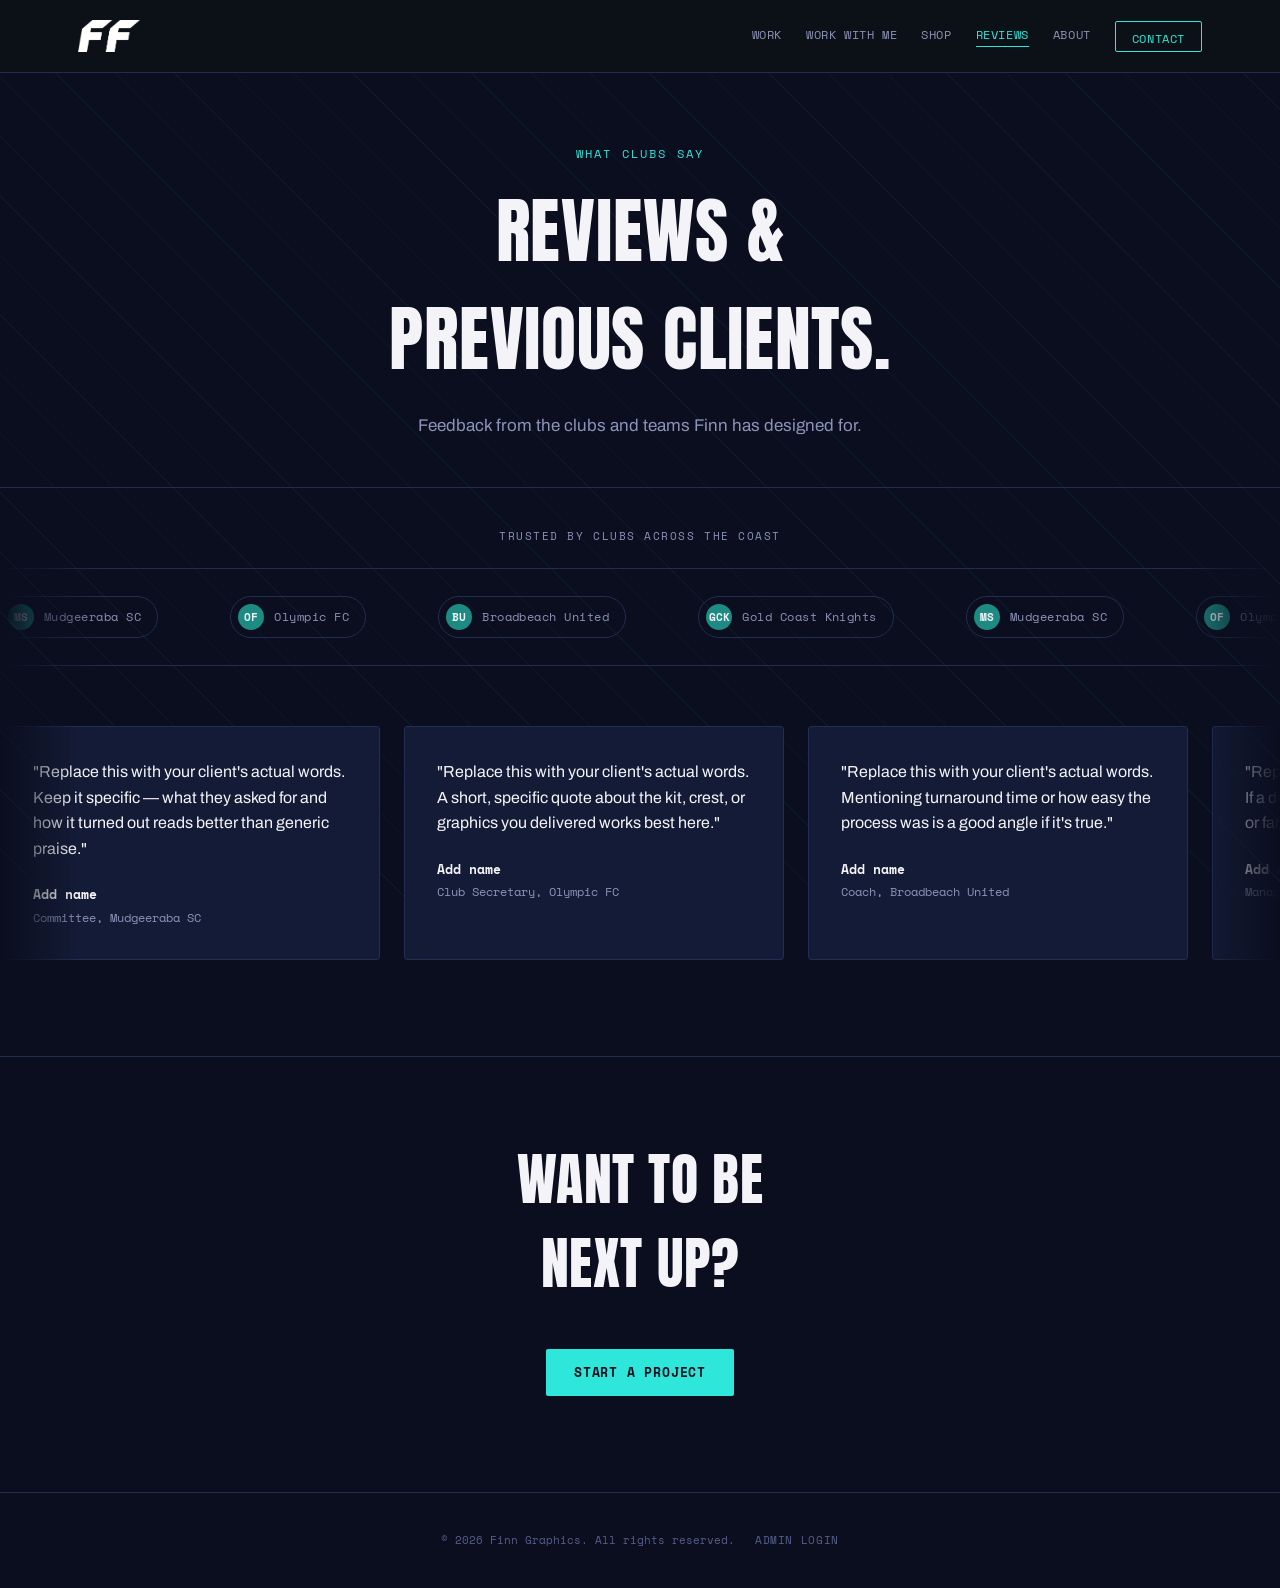
==== reviews.html @ 4311ea00 "Add files via upload" ====
<!DOCTYPE html>
<html lang="en">
<head>
<meta charset="UTF-8">
<meta name="viewport" content="width=device-width, initial-scale=1.0">
<title>Reviews — Finn Graphics</title>
<meta name="description" content="What clubs and brands say about working with Finn Graphics.">
<link rel="preconnect" href="https://fonts.googleapis.com">
<link rel="preconnect" href="https://fonts.gstatic.com" crossorigin>
<link href="https://fonts.googleapis.com/css2?family=Anton&family=Archivo:wght@400;500;600;700;800&family=Space+Mono:wght@400;700&display=swap" rel="stylesheet">
<link rel="stylesheet" href="css/style.css">
</head>
<body>

<!-- ============================================= -->
<!-- HEADER / NAV                                   -->
<!-- ============================================= -->
<header class="site-header">
  <div class="wrap header-inner">
    <a href="index.html" class="wordmark"><img src="images/brand/ff-logo.png" alt="Finn Graphics" class="wordmark-logo"></a>
    <nav class="main-nav">
      <a href="index.html#work">Work</a>
      <a href="work-with-me.html">Work With Me</a>
      <a href="shop.html">Shop</a>
      <a href="reviews.html" class="is-current">Reviews</a>
      <a href="index.html#about">About</a>
      <a href="index.html#contact" class="nav-cta">Contact</a>
    </nav>
    <button class="nav-toggle" id="navToggle" aria-label="Open menu" aria-expanded="false">
      <span></span><span></span><span></span>
    </button>
  </div>
  <nav class="mobile-nav" id="mobileNav">
    <a href="index.html#work">Work</a>
    <a href="work-with-me.html">Work With Me</a>
    <a href="shop.html">Shop</a>
    <a href="reviews.html">Reviews</a>
    <a href="index.html#about">About</a>
    <a href="index.html#contact">Contact</a>
  </nav>
</header>

<!-- ============================================= -->
<!-- PAGE HEADER                                    -->
<!-- ============================================= -->
<section class="page-header">
  <div class="wrap">
    <p class="kicker">WHAT CLUBS SAY</p>
    <h1 class="page-title">REVIEWS &<br>PREVIOUS CLIENTS.</h1>
    <p class="hero-sub">Feedback from the clubs and teams Finn has designed for.</p>
  </div>
</section>

<!-- ============================================= -->
<!-- CLIENT LOGO CAROUSEL                           -->
<!-- ============================================= -->
<section class="clients" aria-label="Clubs Finn has worked with">
  <div class="wrap">
    <p class="clients-label">TRUSTED BY CLUBS ACROSS THE COAST</p>
  </div>
  <div class="logo-marquee">
    <div class="logo-track" id="logoTrack">
      <!-- populated by JS from data/clients.json, duplicated for a seamless loop -->
    </div>
  </div>
</section>

<!-- ============================================= -->
<!-- REVIEWS GRID                                   -->
<!-- ============================================= -->
<section class="reviews" id="reviews">
  <div class="review-marquee">
    <div class="review-track" id="reviewGrid">
      <!-- populated by JS from data/reviews.json, duplicated for a seamless loop -->
    </div>
  </div>
</section>

<!-- ============================================= -->
<!-- CTA                                            -->
<!-- ============================================= -->
<section class="reviews-cta">
  <div class="wrap">
    <h2>WANT TO BE<br>NEXT UP?</h2>
    <a href="index.html#contact" class="btn btn-solid">Start a project</a>
  </div>
</section>

<footer class="site-footer">
  <div class="wrap footer-inner">
    <p class="footer-note">© <span id="year"></span> Finn Graphics. All rights reserved.</p>
    <a href="/admin/" class="footer-admin-link">Admin Login</a>
  </div>
</footer>

<script src="js/common.js"></script>
</body>
</html>
---- css/style.css ----
/* =====================================================================
   FINN GRAPHICS — DESIGN TOKENS
   ===================================================================== */
:root {
  --bg: #0A0E1E;
  --bg-elevated: #10172E;
  --card: #141B36;
  --card-hover: #1B2444;
  --line: #232C52;
  --blue: #2EE6DA;
  --blue-dim: #1D8B84;
  --indigo: #4B77E4;
  --indigo-dim: #2A3B8F;
  --chalk: #F4F4F8;
  --dim: #8C93B8;
  --dim-2: #565F8C;

  --font-display: 'Anton', sans-serif;
  --font-body: 'Archivo', sans-serif;
  --font-mono: 'Space Mono', monospace;

  --wrap: 1180px;
}

* { box-sizing: border-box; }
html { scroll-behavior: smooth; }

body {
  margin: 0;
  background: var(--bg);
  color: var(--chalk);
  font-family: var(--font-body);
  line-height: 1.5;
  -webkit-font-smoothing: antialiased;
  position: relative;
}

/* Ambient moving pitch-line texture behind the whole site */
body::before {
  content: "";
  position: fixed;
  inset: 0;
  z-index: 0;
  pointer-events: none;
  background-image: repeating-linear-gradient(
    45deg,
    rgba(46, 230, 218, 0.05) 0px,
    rgba(46, 230, 218, 0.05) 1px,
    transparent 1px,
    transparent 42px
  );
  background-size: 200% 200%;
  animation: driftLines 40s linear infinite;
}

@keyframes driftLines {
  from { background-position: 0 0; }
  to { background-position: 600px 600px; }
}

.site-header, .hero, .clients, .challenges, .work, .about, .contact, .site-footer,
.page-header, .reviews, .reviews-cta, .services, .services-cta {
  position: relative;
  z-index: 1;
}

img { max-width: 100%; display: block; }
a { color: inherit; text-decoration: none; }
a, button { transition: color 0.2s ease, background-color 0.2s ease, border-color 0.2s ease, transform 0.2s ease, opacity 0.2s ease; }

/* Gentle page-load fade-in */
body { animation: pageFadeIn 0.5s ease both; }
@keyframes pageFadeIn {
  from { opacity: 0; }
  to { opacity: 1; }
}

/* Scroll-reveal: elements rise and fade in as they enter view */
.reveal {
  opacity: 0;
  transform: translateY(22px);
  transition: opacity 0.6s ease, transform 0.6s ease;
}
.reveal.is-visible {
  opacity: 1;
  transform: none;
}

.wrap {
  max-width: var(--wrap);
  margin: 0 auto;
  padding: 0 28px;
}

.kicker {
  font-family: var(--font-mono);
  font-size: 12px;
  letter-spacing: 0.18em;
  text-transform: uppercase;
  color: var(--blue);
  margin: 0 0 14px;
}

h1, h2, h3 {
  font-family: var(--font-display);
  font-weight: 400;
  text-transform: uppercase;
  letter-spacing: 0.01em;
  margin: 0;
}

:focus-visible {
  outline: 2px solid var(--blue);
  outline-offset: 3px;
}

@media (prefers-reduced-motion: reduce) {
  *, *::before, *::after { animation-duration: 0.01ms !important; transition-duration: 0.01ms !important; scroll-behavior: auto !important; }
  body::before { animation: none; }
  .hero::before, .hero::after { animation: none; }
  .logo-track { animation: none !important; }
  .review-track { animation: none !important; }
  .hero-tile img { transition: none; }
}

/* =====================================================================
   HEADER
   ===================================================================== */
.site-header {
  position: sticky;
  top: 0;
  z-index: 50;
  background: rgba(13, 18, 22, 0.92);
  backdrop-filter: blur(8px);
  border-bottom: 1px solid var(--line);
}

.header-inner {
  display: flex;
  align-items: center;
  justify-content: space-between;
  height: 72px;
}

.wordmark { display: flex; align-items: center; height: 32px; }
.wordmark-logo { height: 100%; width: auto; display: block; }

.main-nav { display: flex; align-items: center; gap: 24px; }
.main-nav a {
  font-family: var(--font-mono);
  font-size: 12px;
  letter-spacing: 0.05em;
  text-transform: uppercase;
  color: var(--dim);
  transition: color 0.2s ease;
  white-space: nowrap;
  position: relative;
  padding-bottom: 3px;
}
.main-nav a::after {
  content: "";
  position: absolute;
  left: 0;
  bottom: 0;
  width: 100%;
  height: 1px;
  background: var(--blue);
  transform: scaleX(0);
  transform-origin: right;
  transition: transform 0.25s ease;
}
.main-nav a:hover::after,
.main-nav a.is-current::after {
  transform: scaleX(1);
  transform-origin: left;
}
.main-nav a.nav-cta::after { display: none; }
.main-nav a:hover { color: var(--chalk); }
.nav-cta {
  border: 1px solid var(--blue);
  color: var(--blue) !important;
  padding: 8px 16px;
  border-radius: 2px;
}
.nav-cta:hover { background: var(--blue); color: var(--bg) !important; }

.nav-toggle {
  display: none;
  flex-direction: column;
  gap: 5px;
  background: none;
  border: none;
  cursor: pointer;
  padding: 8px;
}
.nav-toggle span { width: 22px; height: 2px; background: var(--chalk); display: block; }

.mobile-nav {
  display: none;
  flex-direction: column;
  border-top: 1px solid var(--line);
  background: var(--bg-elevated);
}
.mobile-nav a {
  padding: 16px 28px;
  border-bottom: 1px solid var(--line);
  font-family: var(--font-mono);
  text-transform: uppercase;
  font-size: 13px;
  letter-spacing: 0.06em;
  color: var(--chalk);
}
.mobile-nav.is-open { display: flex; }

/* =====================================================================
   HERO
   ===================================================================== */
.hero {
  padding: 96px 0 64px;
  border-bottom: 1px solid var(--line);
  background: var(--bg);
  overflow: hidden;
}

.hero::before,
.hero::after {
  content: "";
  position: absolute;
  width: 900px;
  height: 600px;
  border-radius: 50%;
  filter: blur(10px);
  pointer-events: none;
  z-index: 0;
}
.hero::before {
  top: -320px;
  right: -200px;
  background: radial-gradient(ellipse 50% 50% at center, rgba(46,230,218,0.15), transparent 70%);
  animation: floodlightA 22s ease-in-out infinite;
}
.hero::after {
  bottom: -360px;
  left: -220px;
  width: 700px;
  height: 500px;
  background: radial-gradient(ellipse 50% 50% at center, rgba(75,119,228,0.16), transparent 70%);
  animation: floodlightB 26s ease-in-out infinite;
}

@keyframes floodlightA {
  0%, 100% { transform: translate(0, 0) scale(1); }
  50% { transform: translate(-60px, 40px) scale(1.08); }
}
@keyframes floodlightB {
  0%, 100% { transform: translate(0, 0) scale(1); }
  50% { transform: translate(50px, -30px) scale(1.06); }
}

.hero .wrap { position: relative; z-index: 1; }

.hero-grid {
  display: grid;
  grid-template-columns: 1fr 0.85fr;
  gap: 48px;
  align-items: center;
}

.hero-title {
  font-size: clamp(46px, 6.5vw, 92px);
  line-height: 0.94;
  color: var(--chalk);
  margin-bottom: 28px;
}

.hero-sub {
  max-width: 480px;
  font-size: 17px;
  color: var(--dim);
  margin: 0 0 32px;
}
.hero-sub strong { color: var(--blue); font-weight: 600; }

.hero-actions {
  display: flex;
  flex-wrap: wrap;
  gap: 14px;
  margin-bottom: 48px;
}
.hero-actions .btn { margin-top: 0; }

/* Scattered mosaic wall of work, à la an agency hero image grid */
.hero-gallery {
  display: grid;
  grid-template-columns: repeat(2, 1fr);
  grid-template-rows: repeat(3, 84px);
  gap: 12px;
}
.hero-tile {
  border-radius: 3px;
  overflow: hidden;
  background: var(--bg-elevated);
  border: 1px solid var(--line);
}
.hero-tile img {
  width: 100%;
  height: 100%;
  object-fit: cover;
  transition: transform 0.5s ease;
}
.hero-tile:hover img { transform: scale(1.08); }
.hero-tile:nth-child(1) { grid-column: 1 / 2; grid-row: 1 / 3; }
.hero-tile:nth-child(2) { grid-column: 2 / 3; grid-row: 1 / 2; }
.hero-tile:nth-child(3) { grid-column: 2 / 3; grid-row: 2 / 4; }
.hero-tile:nth-child(4) { grid-column: 1 / 2; grid-row: 3 / 4; }
.hero-tile:nth-child(5) { display: none; }

.scoreboard {
  display: grid;
  grid-template-columns: repeat(4, auto);
  gap: 0;
  border: 1px solid var(--line);
  border-radius: 3px;
  overflow: hidden;
  width: fit-content;
  background: var(--bg-elevated);
}
.score-cell {
  padding: 18px 26px;
  border-right: 1px solid var(--line);
  text-align: left;
}
.score-cell:last-child { border-right: none; }
.score-num {
  display: block;
  font-family: var(--font-mono);
  font-weight: 700;
  font-size: 30px;
  color: var(--blue);
  line-height: 1;
  margin-bottom: 6px;
}
.score-label {
  font-family: var(--font-mono);
  font-size: 11px;
  letter-spacing: 0.08em;
  text-transform: uppercase;
  color: var(--dim);
}

/* =====================================================================
   WHY WORK WITH FINN (challenges teaser)
   ===================================================================== */
.challenges { padding: 88px 0; border-bottom: 1px solid var(--line); }
.challenges-inner {
  display: grid;
  grid-template-columns: 1.1fr 0.9fr;
  gap: 56px;
  align-items: start;
}
.challenges-copy h2 {
  font-size: clamp(30px, 4.5vw, 46px);
  color: var(--chalk);
  margin-bottom: 20px;
}
.challenges-copy .hero-sub { margin-bottom: 28px; }
.challenges-list {
  list-style: none;
  margin: 0;
  padding: 0;
  display: flex;
  flex-direction: column;
  gap: 16px;
}
.challenges-list li {
  background: var(--card);
  border: 1px solid var(--line);
  border-left: 3px solid var(--blue);
  border-radius: 3px;
  padding: 18px 22px;
  color: var(--dim);
  font-style: italic;
  font-size: 15px;
}

/* =====================================================================
   WORK SECTION
   ===================================================================== */
.work { padding: 88px 0 100px; }

.section-head { margin-bottom: 40px; }
.section-head h2 {
  font-size: clamp(34px, 5vw, 52px);
  color: var(--chalk);
  margin-bottom: 10px;
}
.section-head p { color: var(--dim); margin: 0; }

.filters {
  display: flex;
  flex-wrap: wrap;
  justify-content: space-between;
  gap: 16px;
  margin-bottom: 44px;
  padding-bottom: 24px;
  border-bottom: 1px solid var(--line);
}
.filter-group { display: flex; flex-wrap: wrap; gap: 8px; }

.filter-btn {
  font-family: var(--font-mono);
  font-size: 12px;
  letter-spacing: 0.05em;
  text-transform: uppercase;
  background: transparent;
  border: 1px solid var(--line);
  color: var(--dim);
  padding: 9px 16px;
  border-radius: 2px;
  cursor: pointer;
  transition: all 0.2s ease;
}
.filter-btn:hover { border-color: var(--blue); color: var(--chalk); }
.filter-btn.is-active {
  background: var(--blue);
  border-color: var(--blue);
  color: var(--bg);
  font-weight: 700;
}

.project-grid {
  display: grid;
  grid-template-columns: repeat(3, 1fr);
  gap: 24px;
}

.project-card {
  position: relative;
  background: var(--card);
  border: 1px solid var(--line);
  border-radius: 3px;
  overflow: hidden;
  cursor: pointer;
  transition: transform 0.25s ease, border-color 0.25s ease, background 0.25s ease;
  text-align: left;
  display: flex;
  flex-direction: column;
}
.project-card:hover {
  transform: translateY(-4px);
  border-color: var(--blue-dim);
  background: var(--card-hover);
}

.card-media { position: relative; aspect-ratio: 4 / 3; overflow: hidden; background: var(--bg-elevated); }
.card-media img { width: 100%; height: 100%; object-fit: cover; transition: transform 0.45s ease; }
.project-card:hover .card-media img { transform: scale(1.06); }

.card-number {
  position: absolute;
  top: 12px;
  left: 12px;
  font-family: var(--font-mono);
  font-weight: 700;
  font-size: 13px;
  background: rgba(13,18,22,0.85);
  color: var(--blue);
  padding: 5px 9px;
  border-radius: 2px;
  z-index: 2;
}

.card-status {
  position: absolute;
  top: 12px;
  right: 12px;
  font-family: var(--font-mono);
  font-size: 10px;
  letter-spacing: 0.06em;
  text-transform: uppercase;
  padding: 5px 9px;
  border-radius: 2px;
  z-index: 2;
}
.card-status[data-status="client"] { background: var(--blue); color: var(--bg); font-weight: 700; }
.card-status[data-status="personal"] { background: rgba(244,241,232,0.12); color: var(--chalk); border: 1px solid var(--dim-2); }

.card-photo-count {
  position: absolute;
  bottom: 10px;
  right: 10px;
  font-family: var(--font-mono);
  font-size: 10px;
  letter-spacing: 0.04em;
  text-transform: uppercase;
  background: rgba(13,18,22,0.85);
  color: var(--chalk);
  padding: 4px 8px;
  border-radius: 2px;
  z-index: 2;
}

.card-body { padding: 18px 18px 20px; }
.card-category {
  font-family: var(--font-mono);
  font-size: 11px;
  letter-spacing: 0.08em;
  text-transform: uppercase;
  color: var(--dim);
  margin-bottom: 8px;
}
.card-title {
  font-family: var(--font-display);
  font-size: 22px;
  color: var(--chalk);
  text-transform: uppercase;
  margin-bottom: 4px;
  line-height: 1.05;
}
.card-sport { color: var(--dim); font-size: 13px; }

.empty-state {
  text-align: center;
  color: var(--dim);
  padding: 60px 0;
  font-family: var(--font-mono);
}

/* Placeholder image box (shown until a real image file is added) */
.placeholder-img {
  width: 100%;
  height: 100%;
  display: flex;
  align-items: center;
  justify-content: center;
  background:
    repeating-linear-gradient(45deg, rgba(46,230,218,0.08) 0 10px, transparent 10px 20px),
    var(--bg-elevated);
  border: 1px dashed var(--dim-2);
}
.placeholder-img span {
  font-family: var(--font-mono);
  font-size: 11px;
  color: var(--dim);
  text-align: center;
  line-height: 1.6;
  padding: 12px;
  word-break: break-word;
}

/* =====================================================================
   ABOUT
   ===================================================================== */
.about { padding: 96px 0; background: var(--bg-elevated); border-top: 1px solid var(--line); border-bottom: 1px solid var(--line); }
.about-inner {
  display: grid;
  grid-template-columns: 0.8fr 1fr;
  gap: 64px;
  align-items: center;
}
.about-portrait { aspect-ratio: 1; border-radius: 3px; overflow: hidden; }
.about-copy h2 { font-size: clamp(30px, 4vw, 44px); color: var(--chalk); margin-bottom: 20px; }
.about-copy p { color: var(--dim); max-width: 480px; margin: 0 0 16px; }

.btn {
  display: inline-block;
  font-family: var(--font-mono);
  font-size: 13px;
  letter-spacing: 0.06em;
  text-transform: uppercase;
  padding: 13px 24px;
  border-radius: 2px;
  margin-top: 12px;
}
.btn-outline { border: 1px solid var(--blue); color: var(--blue); transition: all 0.2s ease; }
.btn-outline:hover { background: var(--blue); color: var(--bg); }

/* =====================================================================
   CONTACT / FOOTER
   ===================================================================== */
.contact { padding: 110px 0 48px; text-align: center; }
.contact-inner { display: flex; flex-direction: column; align-items: center; }
.contact h2 {
  font-size: clamp(38px, 7vw, 74px);
  color: var(--chalk);
  margin-bottom: 32px;
}
.contact-email {
  font-family: var(--font-mono);
  font-size: clamp(18px, 3vw, 24px);
  color: var(--blue);
  border-bottom: 1px solid var(--blue-dim);
  padding-bottom: 6px;
  margin-bottom: 32px;
}
.contact-email:hover { border-color: var(--blue); }
.socials { display: flex; gap: 28px; margin-bottom: 64px; }
.socials a {
  font-family: var(--font-mono);
  font-size: 12px;
  letter-spacing: 0.06em;
  text-transform: uppercase;
  color: var(--dim);
}
.socials a:hover { color: var(--chalk); }
.footer-note {
  font-family: var(--font-mono);
  font-size: 11px;
  color: var(--dim-2);
  border-top: 1px solid var(--line);
  padding-top: 24px;
  width: 100%;
}

/* =====================================================================
   LIGHTBOX
   ===================================================================== */
.lightbox {
  position: fixed;
  inset: 0;
  z-index: 100;
  background: rgba(9, 13, 16, 0.92);
  backdrop-filter: blur(6px);
  display: flex;
  align-items: center;
  justify-content: center;
  padding: 24px;
}
.lightbox[hidden] { display: none; }
.lightbox-inner {
  background: var(--card);
  border: 1px solid var(--line);
  border-radius: 4px;
  max-width: 880px;
  width: 100%;
  max-height: 88vh;
  overflow-y: auto;
  position: relative;
  display: grid;
  grid-template-columns: 1.2fr 1fr;
}
.lightbox-media-wrap { position: relative; aspect-ratio: 4/3; background: var(--bg-elevated); }
.lightbox-media { width: 100%; height: 100%; }
.lightbox-media img { width: 100%; height: 100%; object-fit: cover; }

.lightbox-nav {
  position: absolute;
  top: 50%;
  transform: translateY(-50%);
  width: 38px;
  height: 38px;
  border-radius: 50%;
  border: none;
  background: rgba(13,18,22,0.75);
  color: var(--chalk);
  font-size: 22px;
  line-height: 1;
  cursor: pointer;
  display: flex;
  align-items: center;
  justify-content: center;
  z-index: 3;
}
.lightbox-nav:hover { background: var(--blue); color: var(--bg); }
.lightbox-prev { left: 12px; }
.lightbox-next { right: 12px; }

.lightbox-dots {
  position: absolute;
  bottom: 14px;
  left: 50%;
  transform: translateX(-50%);
  display: flex;
  gap: 7px;
  z-index: 3;
}
.lightbox-dot {
  width: 7px;
  height: 7px;
  border-radius: 50%;
  border: none;
  padding: 0;
  background: rgba(244,241,232,0.35);
  cursor: pointer;
}
.lightbox-dot.is-active { background: var(--blue); }

.lightbox-close {
  position: absolute;
  top: 14px;
  right: 14px;
  z-index: 3;
  width: 36px;
  height: 36px;
  border-radius: 50%;
  border: none;
  background: rgba(13,18,22,0.85);
  color: var(--chalk);
  font-size: 22px;
  cursor: pointer;
  line-height: 1;
}
.lightbox-info { padding: 32px; }
.lightbox-num {
  font-family: var(--font-mono);
  color: var(--blue);
  font-size: 12px;
  letter-spacing: 0.08em;
}
.lightbox-info h3 {
  font-family: var(--font-display);
  font-size: 30px;
  color: var(--chalk);
  text-transform: uppercase;
  margin: 10px 0 8px;
}
.lightbox-info p { color: var(--dim); margin: 0 0 12px; font-size: 14px; }
.lightbox-caption { font-family: var(--font-mono); font-size: 12px; color: var(--dim-2); }
.lightbox-info p#lightboxDesc { color: var(--chalk); font-size: 15px; margin-top: 16px; }

/* =====================================================================
   CLIENT LOGO CAROUSEL
   ===================================================================== */
.clients { padding: 40px 0 0; }
.clients-label {
  font-family: var(--font-mono);
  font-size: 11px;
  letter-spacing: 0.14em;
  text-transform: uppercase;
  color: var(--dim);
  text-align: center;
  margin: 0 0 24px;
}

.logo-marquee {
  overflow: hidden;
  border-top: 1px solid var(--line);
  border-bottom: 1px solid var(--line);
  padding: 28px 0;
  -webkit-mask-image: linear-gradient(90deg, transparent, #000 8%, #000 92%, transparent);
  mask-image: linear-gradient(90deg, transparent, #000 8%, #000 92%, transparent);
}

.logo-track {
  display: flex;
  align-items: center;
  gap: 72px;
  width: max-content;
  animation: scrollLogos 26s linear infinite;
}
.logo-marquee:hover .logo-track { animation-play-state: paused; }

@keyframes scrollLogos {
  from { transform: translateX(0); }
  to { transform: translateX(-50%); }
}

.logo-item { flex: none; height: 40px; display: flex; align-items: center; }
.logo-item img { height: 100%; width: auto; object-fit: contain; filter: grayscale(1) brightness(1.6); opacity: 0.7; transition: opacity 0.2s ease, filter 0.2s ease; }
.logo-item img:hover { filter: none; opacity: 1; }

.logo-fallback {
  display: flex;
  align-items: center;
  gap: 10px;
  padding: 7px 16px 7px 7px;
  border: 1px solid var(--line);
  border-radius: 999px;
  white-space: nowrap;
}
.logo-fallback-initials {
  width: 26px;
  height: 26px;
  border-radius: 50%;
  background: var(--blue-dim);
  color: var(--chalk);
  font-family: var(--font-mono);
  font-size: 11px;
  font-weight: 700;
  display: flex;
  align-items: center;
  justify-content: center;
}
.logo-fallback-name {
  font-family: var(--font-mono);
  font-size: 12px;
  letter-spacing: 0.04em;
  color: var(--dim);
}

/* =====================================================================
   CONTACT FORM
   ===================================================================== */
.contact-sub { color: var(--dim); max-width: 420px; margin: 0 auto 40px; }

.contact-form {
  width: 100%;
  max-width: 480px;
  text-align: left;
  display: flex;
  flex-direction: column;
  gap: 18px;
  margin-bottom: 12px;
}

.form-honeypot { position: absolute; left: -9999px; opacity: 0; pointer-events: none; }

.form-row { display: flex; flex-direction: column; gap: 8px; }
.form-row label {
  font-family: var(--font-mono);
  font-size: 11px;
  letter-spacing: 0.08em;
  text-transform: uppercase;
  color: var(--dim);
}
.form-row input,
.form-row textarea {
  background: var(--card);
  border: 1px solid var(--line);
  border-radius: 2px;
  color: var(--chalk);
  font-family: var(--font-body);
  font-size: 15px;
  padding: 12px 14px;
  resize: vertical;
}
.form-row input:focus,
.form-row textarea:focus {
  outline: none;
  border-color: var(--blue);
}

.btn-solid {
  background: var(--blue);
  color: var(--bg);
  border: none;
  font-weight: 700;
  cursor: pointer;
  font-size: 13px;
}
.btn-solid:hover { background: #5CF0E5; }
.btn-solid:disabled { opacity: 0.6; cursor: default; }

.form-status {
  font-family: var(--font-mono);
  font-size: 13px;
  color: var(--blue);
  min-height: 18px;
  margin: 0;
}
.form-status.is-error { color: #E8664F; }

.contact-divider {
  display: flex;
  align-items: center;
  gap: 16px;
  width: 100%;
  max-width: 480px;
  margin: 32px 0 28px;
  color: var(--dim-2);
  font-family: var(--font-mono);
  font-size: 11px;
  letter-spacing: 0.08em;
  text-transform: uppercase;
}
.contact-divider::before,
.contact-divider::after {
  content: "";
  flex: 1;
  height: 1px;
  background: var(--line);
}

/* =====================================================================
   SITE FOOTER (separate from contact section now)
   ===================================================================== */
.site-footer {
  padding: 28px 0;
  border-top: 1px solid var(--line);
}
.footer-inner {
  display: flex;
  align-items: center;
  justify-content: center;
  gap: 20px;
  flex-wrap: wrap;
  position: relative;
}
.site-footer .footer-note {
  border-top: none;
  padding-top: 0;
  text-align: center;
  width: auto;
}
.footer-admin-link {
  font-family: var(--font-mono);
  font-size: 11px;
  letter-spacing: 0.06em;
  text-transform: uppercase;
  color: var(--dim-2);
}
.footer-admin-link:hover { color: var(--blue); }
@media (max-width: 560px) {
  .footer-inner { flex-direction: column; gap: 10px; }
}

/* =====================================================================
   PAGE HEADER (Reviews page)
   ===================================================================== */
.page-header {
  padding: 72px 0 48px;
  border-bottom: 1px solid var(--line);
  text-align: center;
}
.page-title {
  font-size: clamp(40px, 7vw, 72px);
  color: var(--chalk);
  margin-bottom: 20px;
}
.page-header .hero-sub { margin: 0 auto; text-align: center; }
.main-nav a.is-current { color: var(--blue); }

/* =====================================================================
   REVIEWS MARQUEE
   ===================================================================== */
.reviews { padding: 60px 0 96px; }
.review-marquee {
  overflow: hidden;
  -webkit-mask-image: linear-gradient(90deg, transparent, #000 6%, #000 94%, transparent);
  mask-image: linear-gradient(90deg, transparent, #000 6%, #000 94%, transparent);
}
.review-track {
  display: flex;
  gap: 24px;
  width: max-content;
  animation: scrollReviews 50s linear infinite;
}
.review-marquee:hover .review-track { animation-play-state: paused; }

@keyframes scrollReviews {
  from { transform: translateX(0); }
  to { transform: translateX(-50%); }
}

.review-card {
  flex: none;
  width: 380px;
  background: var(--card);
  border: 1px solid var(--line);
  border-radius: 3px;
  padding: 32px;
}
.review-quote {
  font-size: 16px;
  color: var(--chalk);
  line-height: 1.6;
  margin: 0 0 24px;
}
.review-author {
  font-family: var(--font-mono);
  font-size: 13px;
  font-weight: 700;
  color: var(--chalk);
  margin: 0;
}
.review-role {
  font-family: var(--font-mono);
  font-size: 12px;
  color: var(--dim);
  margin: 4px 0 0;
}

.reviews-cta {
  text-align: center;
  padding: 80px 0 96px;
  border-top: 1px solid var(--line);
}
.reviews-cta h2 {
  font-size: clamp(34px, 6vw, 56px);
  color: var(--chalk);
  margin-bottom: 32px;
}
.reviews-cta .btn-solid {
  display: inline-block;
  padding: 14px 28px;
  border-radius: 2px;
  text-transform: uppercase;
  letter-spacing: 0.06em;
}

/* =====================================================================
   SHOP
   ===================================================================== */
.shop-grid {
  display: grid;
  grid-template-columns: repeat(3, 1fr);
  gap: 24px;
}
.shop-card {
  background: var(--card);
  border: 1px solid var(--line);
  border-radius: 3px;
  overflow: hidden;
  display: flex;
  flex-direction: column;
  transition: transform 0.25s ease, border-color 0.25s ease;
}
.shop-card:hover { transform: translateY(-4px); border-color: var(--blue-dim); }
.shop-media { position: relative; aspect-ratio: 4/3; background: var(--bg-elevated); overflow: hidden; }
.shop-media img { width: 100%; height: 100%; object-fit: cover; transition: transform 0.45s ease; }
.shop-card:hover .shop-media img { transform: scale(1.06); }
.shop-price {
  position: absolute;
  top: 12px;
  right: 12px;
  font-family: var(--font-mono);
  font-weight: 700;
  font-size: 13px;
  background: var(--blue);
  color: var(--bg);
  padding: 5px 10px;
  border-radius: 2px;
}
.shop-body { padding: 18px 18px 22px; display: flex; flex-direction: column; gap: 4px; flex: 1; }
.shop-desc { color: var(--dim); font-size: 13px; margin: 8px 0 18px; flex: 1; }
.shop-buy { margin-top: auto; text-align: center; border-radius: 2px; width: 100%; padding: 12px 16px; }
.shop-buy[disabled] { opacity: 0.55; cursor: default; }
.shop-intro { max-width: 560px; color: var(--dim); }

/* =====================================================================
   SERVICES / "WORK WITH ME"
   ===================================================================== */
.services { padding: 24px 0 100px; }
.services-list {
  display: grid;
  grid-template-columns: repeat(3, 1fr);
  gap: 32px;
}
.service-tier {
  display: flex;
  flex-direction: column;
}
.service-media { aspect-ratio: 16/10; border-radius: 3px; overflow: hidden; margin-bottom: 24px; background: var(--bg-elevated); }
.service-media img { width: 100%; height: 100%; object-fit: cover; transition: transform 0.45s ease; }
.service-tier:hover .service-media img { transform: scale(1.06); }
.service-title {
  font-family: var(--font-display);
  font-size: 26px;
  color: var(--blue);
  text-transform: uppercase;
  margin-bottom: 8px;
  line-height: 1.05;
}
.service-tagline { color: var(--chalk); font-weight: 600; margin: 0 0 10px; }
.service-summary { color: var(--dim); font-size: 14px; margin: 0 0 18px; }
.service-includes-label {
  font-family: var(--font-mono);
  font-size: 11px;
  letter-spacing: 0.08em;
  text-transform: uppercase;
  color: var(--dim);
  margin: 0 0 10px;
}
.service-includes { list-style: none; margin: 0; padding: 0; display: flex; flex-direction: column; gap: 8px; }
.service-includes li {
  font-size: 13px;
  color: var(--chalk);
  padding-left: 16px;
  position: relative;
}
.service-includes li::before {
  content: "";
  position: absolute;
  left: 0;
  top: 7px;
  width: 6px;
  height: 6px;
  background: var(--blue);
  border-radius: 50%;
}

.services-cta {
  text-align: center;
  padding: 0 0 96px;
}
.services-cta .btn-solid {
  display: inline-block;
  padding: 14px 28px;
  border-radius: 2px;
  text-transform: uppercase;
  letter-spacing: 0.06em;
}

/* =====================================================================
   RESPONSIVE
   ===================================================================== */
@media (max-width: 860px) {
  .main-nav { display: none; }
  .nav-toggle { display: flex; }
  .project-grid { grid-template-columns: repeat(2, 1fr); }
  .about-inner { grid-template-columns: 1fr; }
  .about-portrait { max-width: 320px; }
  .lightbox-inner { grid-template-columns: 1fr; }
  .scoreboard { grid-template-columns: repeat(2, auto); }
  .score-cell:nth-child(2) { border-right: none; }
  .hero-grid { grid-template-columns: 1fr; }
  .hero-gallery { grid-template-rows: repeat(3, 70px); max-width: 480px; }
  .challenges-inner { grid-template-columns: 1fr; gap: 36px; }
  .review-card { width: 300px; }
}

@media (max-width: 560px) {
  .wrap { padding: 0 20px; }
  .project-grid { grid-template-columns: 1fr; }
  .hero { padding: 64px 0 48px; }
  .filters { flex-direction: column; }
  .contact-form { max-width: 100%; }
  .hero-actions { flex-direction: column; }
  .hero-actions .btn { text-align: center; }
  .review-card { width: 260px; padding: 24px; }
}
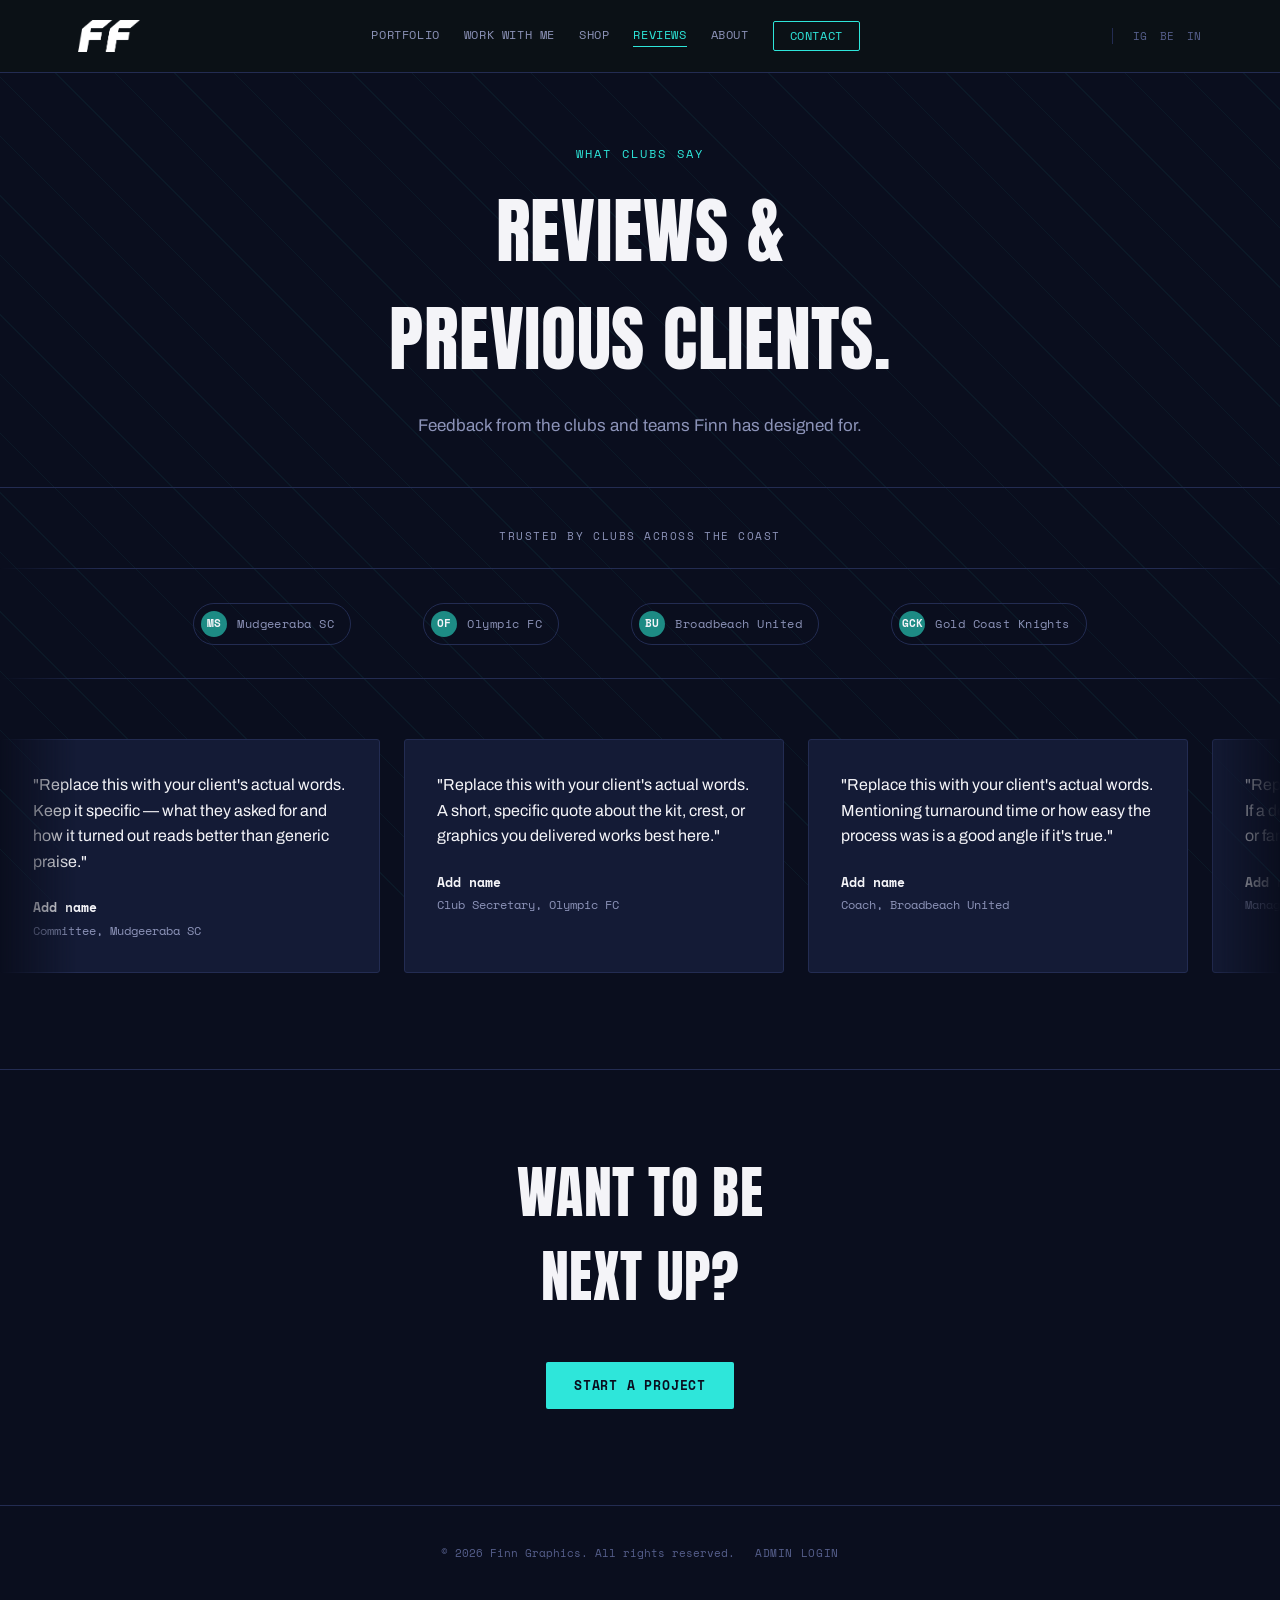
==== commit 99f27ac7: "Add files via upload" ====
--- a/reviews.html
+++ b/reviews.html
@@ -19,24 +19,34 @@
   <div class="wrap header-inner">
     <a href="index.html" class="wordmark"><img src="images/brand/ff-logo.png" alt="Finn Graphics" class="wordmark-logo"></a>
     <nav class="main-nav">
-      <a href="index.html#work">Work</a>
+      <a href="index.html#portfolio">Portfolio</a>
       <a href="work-with-me.html">Work With Me</a>
       <a href="shop.html">Shop</a>
       <a href="reviews.html" class="is-current">Reviews</a>
       <a href="index.html#about">About</a>
       <a href="index.html#contact" class="nav-cta">Contact</a>
     </nav>
+    <div class="header-socials">
+      <a href="#" target="_blank" rel="noopener">IG</a>
+      <a href="#" target="_blank" rel="noopener">BE</a>
+      <a href="#" target="_blank" rel="noopener">IN</a>
+    </div>
     <button class="nav-toggle" id="navToggle" aria-label="Open menu" aria-expanded="false">
       <span></span><span></span><span></span>
     </button>
   </div>
   <nav class="mobile-nav" id="mobileNav">
-    <a href="index.html#work">Work</a>
+    <a href="index.html#portfolio">Portfolio</a>
     <a href="work-with-me.html">Work With Me</a>
     <a href="shop.html">Shop</a>
     <a href="reviews.html">Reviews</a>
     <a href="index.html#about">About</a>
     <a href="index.html#contact">Contact</a>
+    <div class="mobile-nav-socials">
+      <a href="#" target="_blank" rel="noopener">Instagram</a>
+      <a href="#" target="_blank" rel="noopener">Behance</a>
+      <a href="#" target="_blank" rel="noopener">LinkedIn</a>
+    </div>
   </nav>
 </header>
 
--- a/css/style.css
+++ b/css/style.css
@@ -176,11 +176,15 @@
 }
 .main-nav a.nav-cta::after { display: none; }
 .main-nav a:hover { color: var(--chalk); }
-.nav-cta {
+.main-nav .nav-cta {
   border: 1px solid var(--blue);
   color: var(--blue) !important;
   padding: 8px 16px;
   border-radius: 2px;
+  padding-bottom: 8px;
+  line-height: 1;
+  display: inline-flex;
+  align-items: center;
 }
 .nav-cta:hover { background: var(--blue); color: var(--bg) !important; }
 
@@ -194,6 +198,38 @@
   padding: 8px;
 }
 .nav-toggle span { width: 22px; height: 2px; background: var(--chalk); display: block; }
+
+.header-socials {
+  display: flex;
+  align-items: center;
+  gap: 12px;
+  margin-left: 20px;
+  padding-left: 20px;
+  border-left: 1px solid var(--line);
+}
+.header-socials a {
+  font-family: var(--font-mono);
+  font-size: 11px;
+  letter-spacing: 0.05em;
+  color: var(--dim-2);
+  transition: color 0.2s ease;
+}
+.header-socials a:hover { color: var(--blue); }
+
+.mobile-nav-socials {
+  display: flex;
+  justify-content: center;
+  gap: 24px;
+  padding: 18px 28px;
+}
+.mobile-nav-socials a {
+  font-family: var(--font-mono);
+  font-size: 12px;
+  letter-spacing: 0.05em;
+  text-transform: uppercase;
+  color: var(--dim);
+}
+.mobile-nav-socials a:hover { color: var(--blue); }
 
 .mobile-nav {
   display: none;
@@ -452,7 +488,7 @@
   background: var(--card-hover);
 }
 
-.card-media { position: relative; aspect-ratio: 4 / 3; overflow: hidden; background: var(--bg-elevated); }
+.card-media { position: relative; aspect-ratio: 4 / 5; overflow: hidden; background: var(--bg-elevated); }
 .card-media img { width: 100%; height: 100%; object-fit: cover; transition: transform 0.45s ease; }
 .project-card:hover .card-media img { transform: scale(1.06); }
 
@@ -484,6 +520,7 @@
 }
 .card-status[data-status="client"] { background: var(--blue); color: var(--bg); font-weight: 700; }
 .card-status[data-status="personal"] { background: rgba(244,241,232,0.12); color: var(--chalk); border: 1px solid var(--dim-2); }
+.card-status[data-status="upcoming"] { background: transparent; color: var(--blue); border: 1px dashed var(--blue); font-weight: 700; }
 
 .card-photo-count {
   position: absolute;
@@ -558,7 +595,7 @@
   gap: 64px;
   align-items: center;
 }
-.about-portrait { aspect-ratio: 1; border-radius: 3px; overflow: hidden; }
+.about-portrait { aspect-ratio: 4/5; border-radius: 3px; overflow: hidden; }
 .about-copy h2 { font-size: clamp(30px, 4vw, 44px); color: var(--chalk); margin-bottom: 20px; }
 .about-copy p { color: var(--dim); max-width: 480px; margin: 0 0 16px; }
 
@@ -639,7 +676,7 @@
   display: grid;
   grid-template-columns: 1.2fr 1fr;
 }
-.lightbox-media-wrap { position: relative; aspect-ratio: 4/3; background: var(--bg-elevated); }
+.lightbox-media-wrap { position: relative; aspect-ratio: 4/5; background: var(--bg-elevated); }
 .lightbox-media { width: 100%; height: 100%; }
 .lightbox-media img { width: 100%; height: 100%; object-fit: cover; }
 
@@ -750,14 +787,24 @@
 }
 .logo-marquee:hover .logo-track { animation-play-state: paused; }
 
+/* Used when there are too few logos to need scrolling — centered, no
+   duplicates, and sized up by JS to fill the row nicely. */
+.logo-track.logo-track--static {
+  width: 100%;
+  justify-content: center;
+  animation: none;
+}
+/* Prevents a flash of oversized/overlapping logos while JS measures and
+   decides which mode to use. */
+.logo-track.logo-track--measuring { visibility: hidden; }
+
 @keyframes scrollLogos {
   from { transform: translateX(0); }
   to { transform: translateX(-50%); }
 }
 
-.logo-item { flex: none; height: 40px; display: flex; align-items: center; }
-.logo-item img { height: 100%; width: auto; object-fit: contain; filter: grayscale(1) brightness(1.6); opacity: 0.7; transition: opacity 0.2s ease, filter 0.2s ease; }
-.logo-item img:hover { filter: none; opacity: 1; }
+.logo-item { flex: none; height: var(--logo-size, 40px); display: flex; align-items: center; transition: height 0.2s ease; }
+.logo-item img { height: 100%; width: auto; object-fit: contain; }
 
 .logo-fallback {
   display: flex;
@@ -1006,7 +1053,7 @@
   transition: transform 0.25s ease, border-color 0.25s ease;
 }
 .shop-card:hover { transform: translateY(-4px); border-color: var(--blue-dim); }
-.shop-media { position: relative; aspect-ratio: 4/3; background: var(--bg-elevated); overflow: hidden; }
+.shop-media { position: relative; aspect-ratio: 4/5; background: var(--bg-elevated); overflow: hidden; }
 .shop-media img { width: 100%; height: 100%; object-fit: cover; transition: transform 0.45s ease; }
 .shop-card:hover .shop-media img { transform: scale(1.06); }
 .shop-price {
@@ -1040,7 +1087,7 @@
   display: flex;
   flex-direction: column;
 }
-.service-media { aspect-ratio: 16/10; border-radius: 3px; overflow: hidden; margin-bottom: 24px; background: var(--bg-elevated); }
+.service-media { aspect-ratio: 4/5; border-radius: 3px; overflow: hidden; margin-bottom: 24px; background: var(--bg-elevated); }
 .service-media img { width: 100%; height: 100%; object-fit: cover; transition: transform 0.45s ease; }
 .service-tier:hover .service-media img { transform: scale(1.06); }
 .service-title {
@@ -1096,6 +1143,7 @@
    ===================================================================== */
 @media (max-width: 860px) {
   .main-nav { display: none; }
+  .header-socials { display: none; }
   .nav-toggle { display: flex; }
   .project-grid { grid-template-columns: repeat(2, 1fr); }
   .about-inner { grid-template-columns: 1fr; }
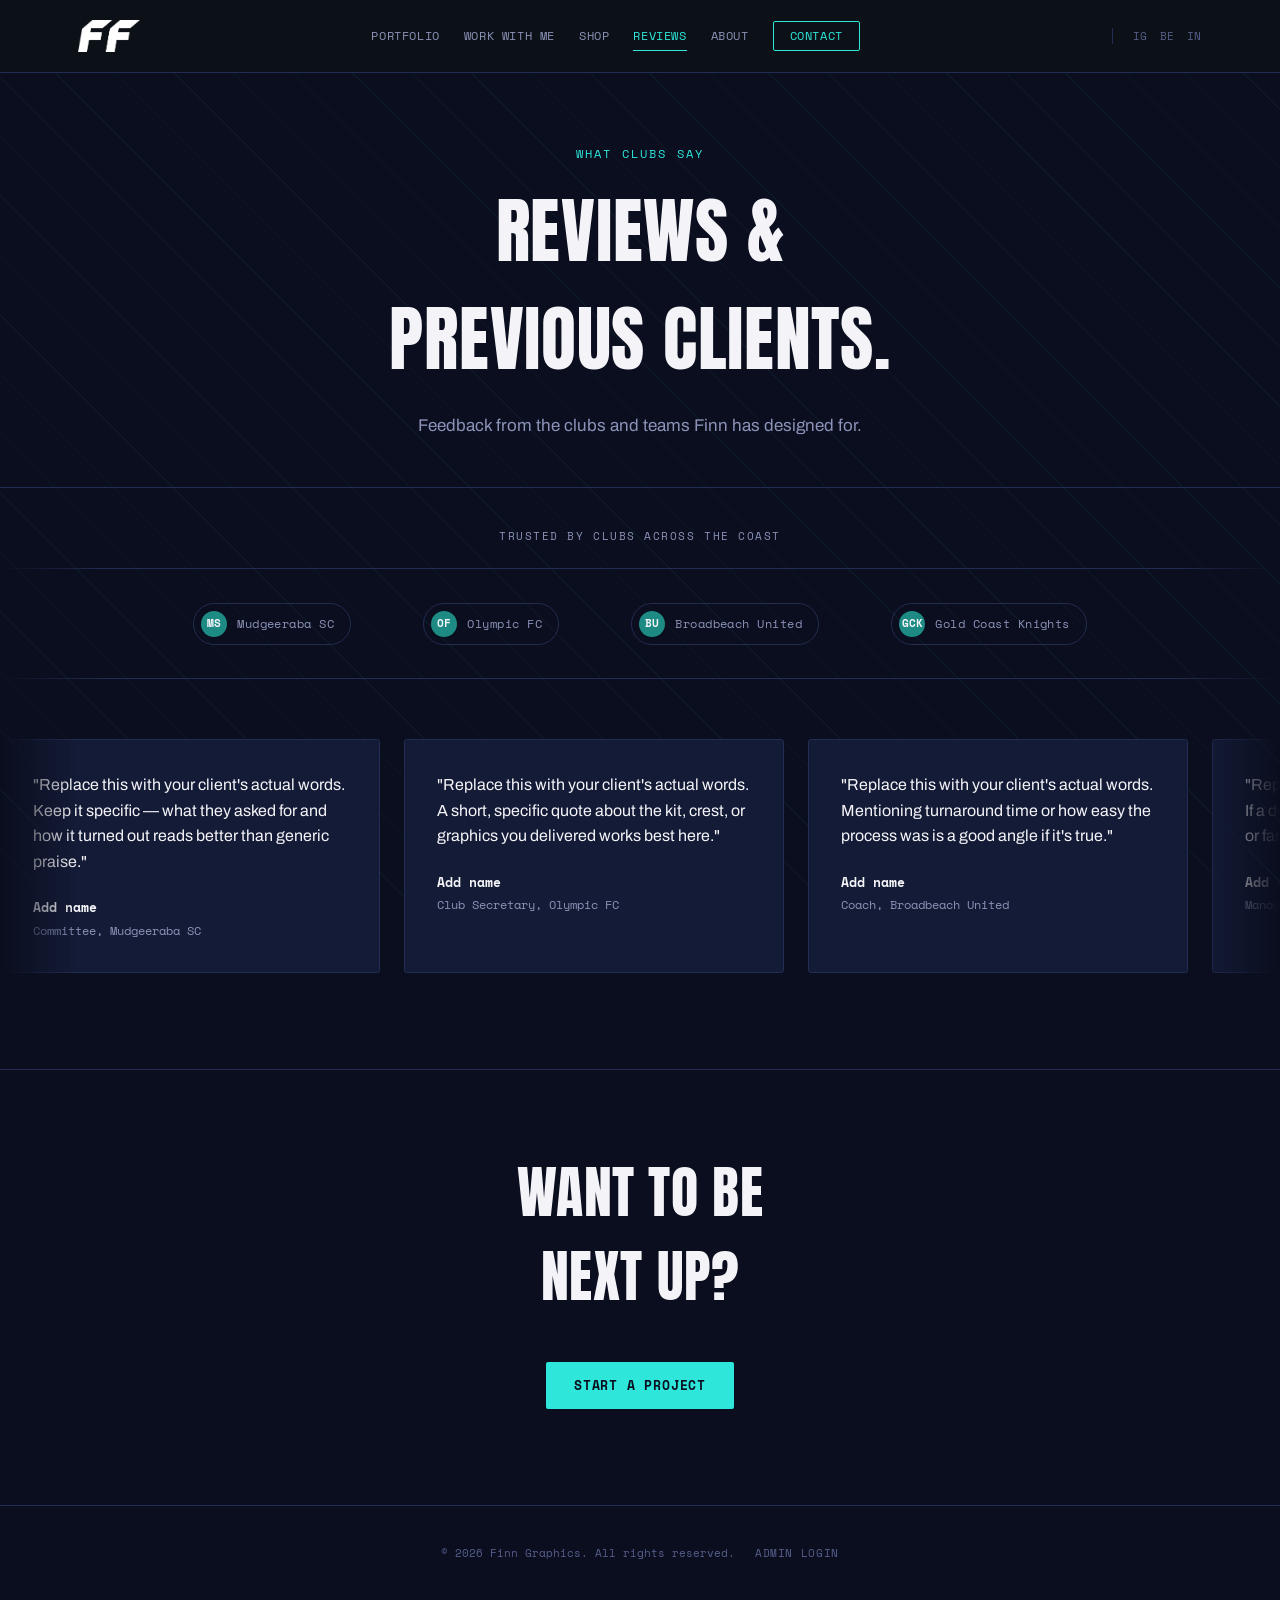
==== commit 0117a978: "Add files via upload" ====
--- a/reviews.html
+++ b/reviews.html
@@ -8,6 +8,10 @@
 <link rel="preconnect" href="https://fonts.googleapis.com">
 <link rel="preconnect" href="https://fonts.gstatic.com" crossorigin>
 <link href="https://fonts.googleapis.com/css2?family=Anton&family=Archivo:wght@400;500;600;700;800&family=Space+Mono:wght@400;700&display=swap" rel="stylesheet">
+<link rel="icon" type="image/x-icon" href="favicon.ico">
+<link rel="icon" type="image/png" sizes="32x32" href="images/brand/favicon-32x32.png">
+<link rel="icon" type="image/png" sizes="16x16" href="images/brand/favicon-16x16.png">
+<link rel="apple-touch-icon" sizes="180x180" href="images/brand/apple-touch-icon.png">
 <link rel="stylesheet" href="css/style.css">
 </head>
 <body>
@@ -27,9 +31,9 @@
       <a href="index.html#contact" class="nav-cta">Contact</a>
     </nav>
     <div class="header-socials">
-      <a href="#" target="_blank" rel="noopener">IG</a>
-      <a href="#" target="_blank" rel="noopener">BE</a>
-      <a href="#" target="_blank" rel="noopener">IN</a>
+      <a href="https://instagram.com/finngfx" target="_blank" rel="noopener">IG</a>
+      <a href="https://www.behance.net/finnfones1" target="_blank" rel="noopener">BE</a>
+      <a href="https://www.linkedin.com/in/finley-fones-9a8a34400/" target="_blank" rel="noopener">IN</a>
     </div>
     <button class="nav-toggle" id="navToggle" aria-label="Open menu" aria-expanded="false">
       <span></span><span></span><span></span>
@@ -43,9 +47,9 @@
     <a href="index.html#about">About</a>
     <a href="index.html#contact">Contact</a>
     <div class="mobile-nav-socials">
-      <a href="#" target="_blank" rel="noopener">Instagram</a>
-      <a href="#" target="_blank" rel="noopener">Behance</a>
-      <a href="#" target="_blank" rel="noopener">LinkedIn</a>
+      <a href="https://instagram.com/finngfx" target="_blank" rel="noopener">Instagram</a>
+      <a href="https://www.behance.net/finnfones1" target="_blank" rel="noopener">Behance</a>
+      <a href="https://www.linkedin.com/in/finley-fones-9a8a34400/" target="_blank" rel="noopener">LinkedIn</a>
     </div>
   </nav>
 </header>
--- a/css/style.css
+++ b/css/style.css
@@ -155,13 +155,14 @@
   transition: color 0.2s ease;
   white-space: nowrap;
   position: relative;
-  padding-bottom: 3px;
+  display: inline-flex;
+  align-items: center;
 }
 .main-nav a::after {
   content: "";
   position: absolute;
   left: 0;
-  bottom: 0;
+  bottom: -6px;
   width: 100%;
   height: 1px;
   background: var(--blue);
@@ -181,7 +182,6 @@
   color: var(--blue) !important;
   padding: 8px 16px;
   border-radius: 2px;
-  padding-bottom: 8px;
   line-height: 1;
   display: inline-flex;
   align-items: center;
@@ -392,7 +392,7 @@
   display: grid;
   grid-template-columns: 1.1fr 0.9fr;
   gap: 56px;
-  align-items: start;
+  align-items: center;
 }
 .challenges-copy h2 {
   font-size: clamp(30px, 4.5vw, 46px);
@@ -595,7 +595,8 @@
   gap: 64px;
   align-items: center;
 }
-.about-portrait { aspect-ratio: 4/5; border-radius: 3px; overflow: hidden; }
+.about-portrait { aspect-ratio: 4/5; border-radius: 3px; overflow: hidden; background: var(--bg-elevated); }
+.about-portrait img { width: 100%; height: 100%; object-fit: cover; }
 .about-copy h2 { font-size: clamp(30px, 4vw, 44px); color: var(--chalk); margin-bottom: 20px; }
 .about-copy p { color: var(--dim); max-width: 480px; margin: 0 0 16px; }
 
@@ -1146,6 +1147,8 @@
   .header-socials { display: none; }
   .nav-toggle { display: flex; }
   .project-grid { grid-template-columns: repeat(2, 1fr); }
+  .shop-grid { grid-template-columns: repeat(2, 1fr); }
+  .services-list { grid-template-columns: repeat(2, 1fr); }
   .about-inner { grid-template-columns: 1fr; }
   .about-portrait { max-width: 320px; }
   .lightbox-inner { grid-template-columns: 1fr; }
@@ -1157,13 +1160,40 @@
   .review-card { width: 300px; }
 }
 
-@media (max-width: 560px) {
+@media (max-width: 640px) {
   .wrap { padding: 0 20px; }
-  .project-grid { grid-template-columns: 1fr; }
   .hero { padding: 64px 0 48px; }
   .filters { flex-direction: column; }
   .contact-form { max-width: 100%; }
   .hero-actions { flex-direction: column; }
   .hero-actions .btn { text-align: center; }
   .review-card { width: 260px; padding: 24px; }
-}
+
+  /* Keep 2-column grids everywhere on phones rather than collapsing to 1 —
+     just tighten the gap and scale text/spacing down so cards stay legible. */
+  .project-grid,
+  .shop-grid,
+  .services-list {
+    gap: 12px;
+  }
+  .card-body { padding: 14px 14px 16px; }
+  .card-title { font-size: 17px; }
+  .card-category { font-size: 10px; margin-bottom: 6px; }
+  .card-sport { font-size: 12px; }
+  .card-number, .card-status { font-size: 10px; padding: 4px 7px; }
+
+  .shop-body { padding: 14px 14px 16px; gap: 3px; }
+  .shop-desc { font-size: 12px; margin: 6px 0 14px; }
+  .shop-price { font-size: 11px; padding: 4px 8px; }
+  .shop-buy { padding: 10px 12px; font-size: 12px; }
+
+  .service-title { font-size: 18px; }
+  .service-tagline { font-size: 13px; }
+  .service-summary { font-size: 12px; margin-bottom: 12px; }
+  .service-includes-label { margin-bottom: 8px; }
+  .service-includes li { font-size: 12px; padding-left: 16px; }
+  .services-list { gap: 20px 12px; }
+
+  .section-head h2 { font-size: 28px; }
+  .page-title { font-size: clamp(32px, 9vw, 48px); }
+}
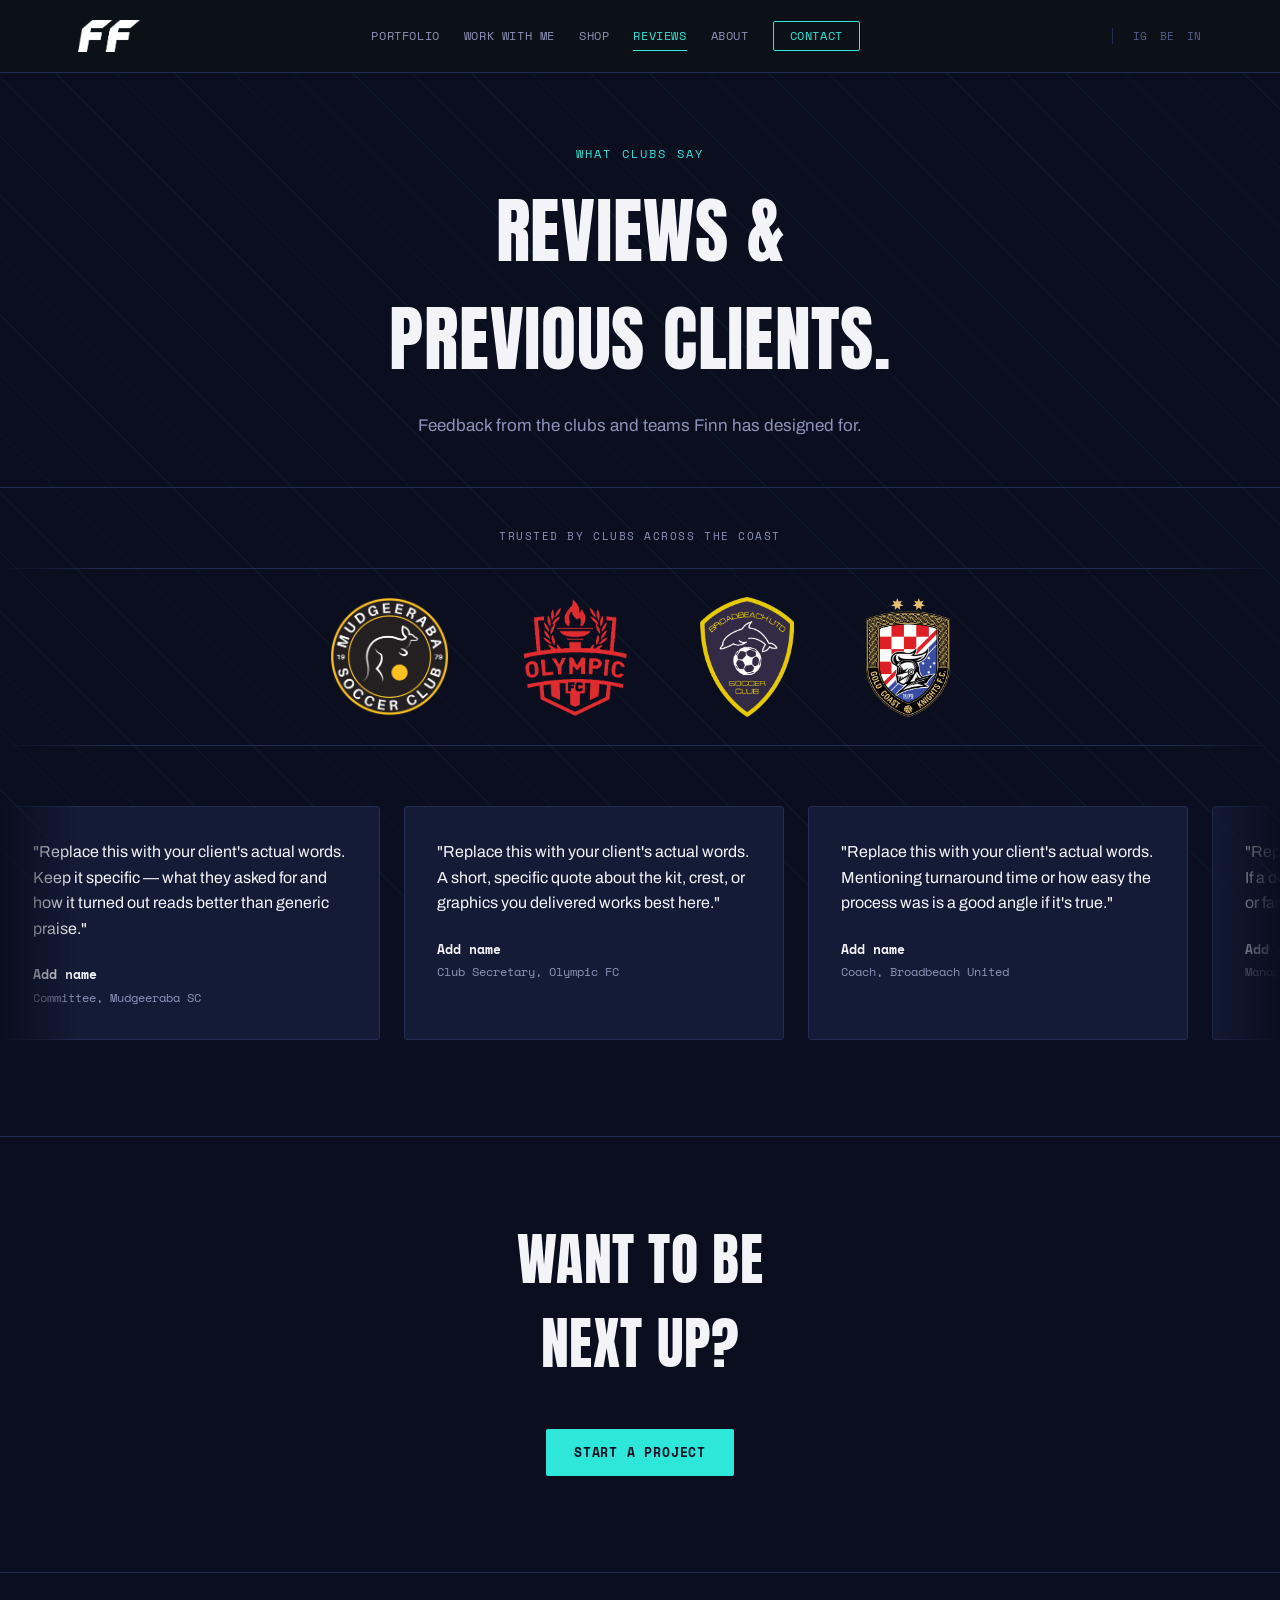
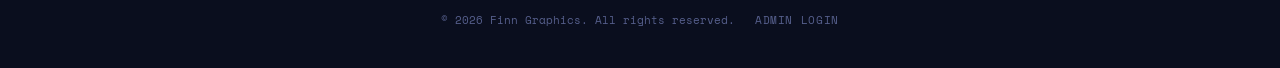
==== commit b8742c69: "Update reviews.html" ====
--- a/reviews.html
+++ b/reviews.html
@@ -31,7 +31,7 @@
       <a href="index.html#contact" class="nav-cta">Contact</a>
     </nav>
     <div class="header-socials">
-      <a href="https://instagram.com/finngfx" target="_blank" rel="noopener">IG</a>
+      <a href="https://instagram.com/finngrafx" target="_blank" rel="noopener">IG</a>
       <a href="https://www.behance.net/finnfones1" target="_blank" rel="noopener">BE</a>
       <a href="https://www.linkedin.com/in/finley-fones-9a8a34400/" target="_blank" rel="noopener">IN</a>
     </div>
@@ -47,7 +47,7 @@
     <a href="index.html#about">About</a>
     <a href="index.html#contact">Contact</a>
     <div class="mobile-nav-socials">
-      <a href="https://instagram.com/finngfx" target="_blank" rel="noopener">Instagram</a>
+      <a href="https://instagram.com/finngrafx" target="_blank" rel="noopener">Instagram</a>
       <a href="https://www.behance.net/finnfones1" target="_blank" rel="noopener">Behance</a>
       <a href="https://www.linkedin.com/in/finley-fones-9a8a34400/" target="_blank" rel="noopener">LinkedIn</a>
     </div>
--- a/css/style.css
+++ b/css/style.css
@@ -297,7 +297,7 @@
 
 .hero-grid {
   display: grid;
-  grid-template-columns: 1fr 0.85fr;
+  grid-template-columns: 0.9fr 1.05fr;
   gap: 48px;
   align-items: center;
 }
@@ -329,7 +329,7 @@
 .hero-gallery {
   display: grid;
   grid-template-columns: repeat(2, 1fr);
-  grid-template-rows: repeat(3, 84px);
+  grid-template-rows: repeat(3, 128px);
   gap: 12px;
 }
 .hero-tile {
